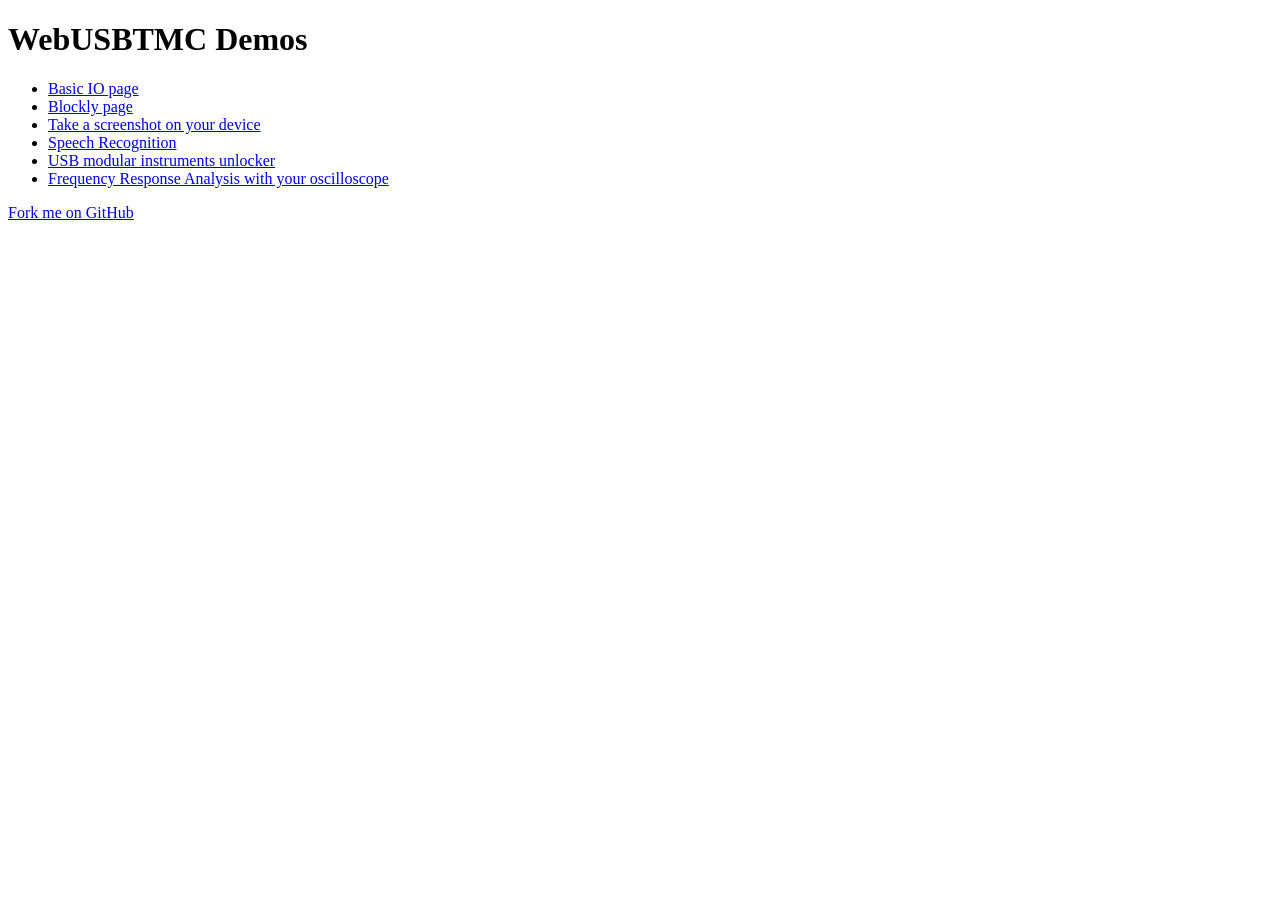
==== index.html @ ae4a8605 "Move samples and driver under v1/ Samples and webusbtmc.js are tightly coupled, so they are versione" ====
<!DOCTYPE html>
<html>
  <head>
    <!-- Required meta tags -->
    <meta charset="utf-8">
    <meta name="viewport" content="width=device-width, initial-scale=1, shrink-to-fit=no">
    <title>WebUSBTMC Demos</title>
  </head>
  <body>
    <h1>WebUSBTMC Demos</h1>
    <ul>
      <li><a href="v1/basiciopage/">Basic IO page</a></li>
      <li><a href="v1/blocklypage/">Blockly page</a></li>
      <li><a href="v1/screenshotpage/">Take a screenshot on your device</a></li>
      <li><a href="v1/speechrecognitionpage/">Speech Recognition</a></li>
      <li><a href="v1/unlockusbmodular/">USB modular instruments unlocker</a></li>
      <li><a href="v1/fra/">Frequency Response Analysis with your oscilloscope</a></li>
    </ul>
    <a href="https://github.com/ananswer/webusbtmc">Fork me on GitHub</a>
  </body>
</html>
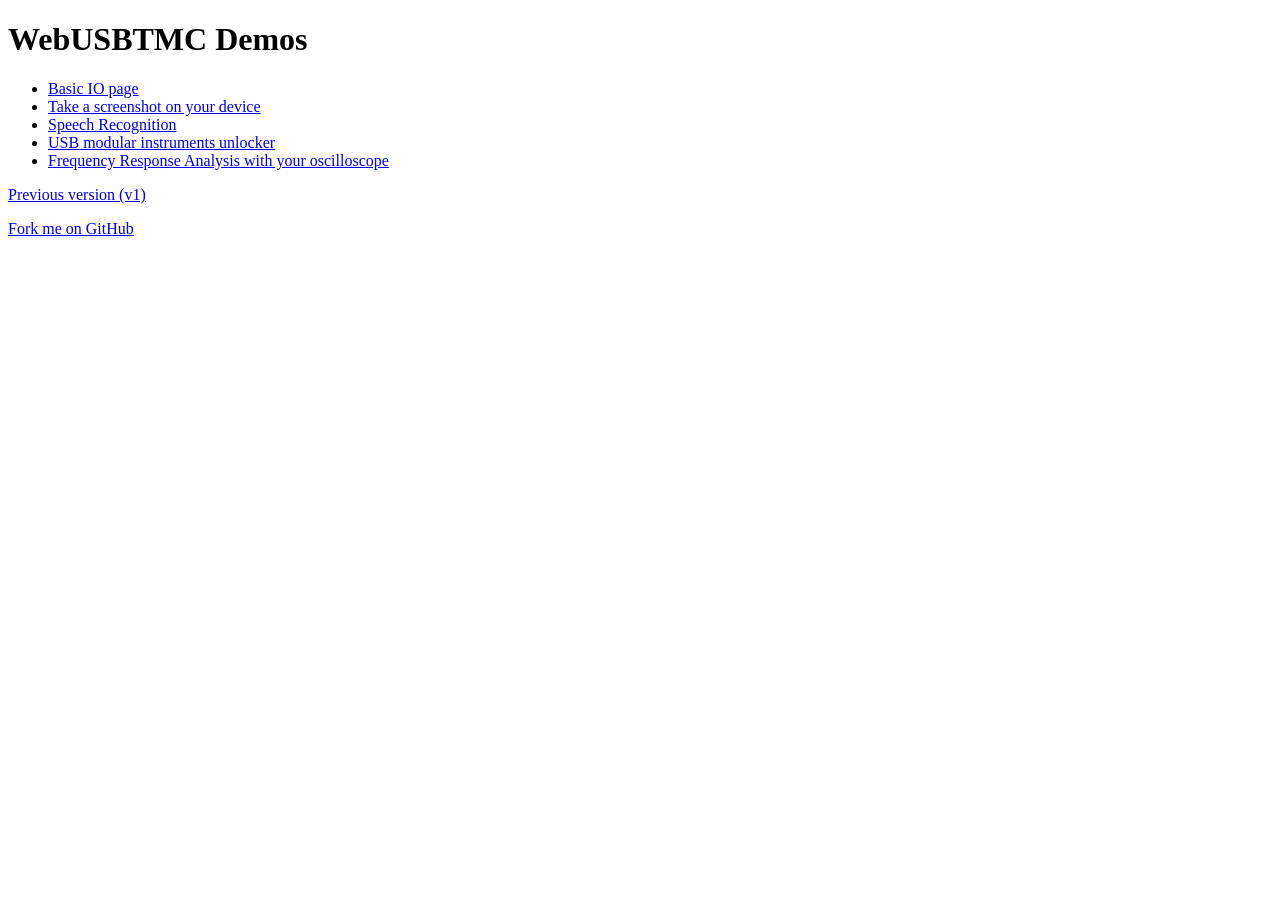
==== commit 44b5718d: "Switch the top page and README to v2 - index.html lists the v2 demos and links to the v1 demo list -" ====
--- a/index.html
+++ b/index.html
@@ -9,13 +9,13 @@
   <body>
     <h1>WebUSBTMC Demos</h1>
     <ul>
-      <li><a href="v1/basiciopage/">Basic IO page</a></li>
-      <li><a href="v1/blocklypage/">Blockly page</a></li>
-      <li><a href="v1/screenshotpage/">Take a screenshot on your device</a></li>
-      <li><a href="v1/speechrecognitionpage/">Speech Recognition</a></li>
-      <li><a href="v1/unlockusbmodular/">USB modular instruments unlocker</a></li>
-      <li><a href="v1/fra/">Frequency Response Analysis with your oscilloscope</a></li>
+      <li><a href="v2/basiciopage/">Basic IO page</a></li>
+      <li><a href="v2/screenshotpage/">Take a screenshot on your device</a></li>
+      <li><a href="v2/speechrecognitionpage/">Speech Recognition</a></li>
+      <li><a href="v2/unlockusbmodular/">USB modular instruments unlocker</a></li>
+      <li><a href="v2/fra/">Frequency Response Analysis with your oscilloscope</a></li>
     </ul>
+    <p><a href="v1/">Previous version (v1)</a></p>
     <a href="https://github.com/ananswer/webusbtmc">Fork me on GitHub</a>
   </body>
 </html>
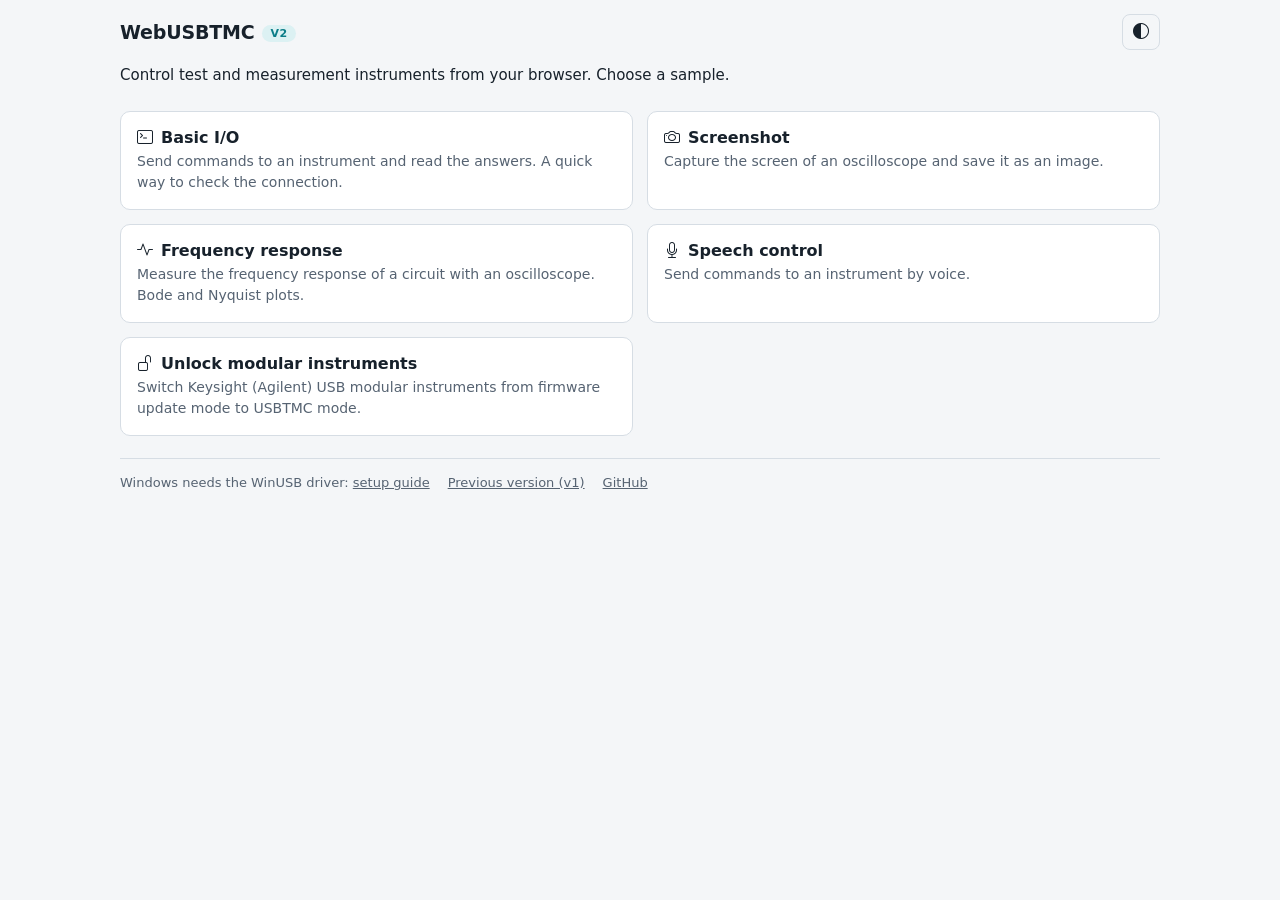
==== commit cf1d9da7: "Remove the page navigation from the samples; rebuild the top page Each sample stands on its own, so " ====
--- a/index.html
+++ b/index.html
@@ -1,21 +1,81 @@
 <!DOCTYPE html>
-<html>
-  <head>
-    <!-- Required meta tags -->
-    <meta charset="utf-8">
-    <meta name="viewport" content="width=device-width, initial-scale=1, shrink-to-fit=no">
-    <title>WebUSBTMC Demos</title>
-  </head>
-  <body>
-    <h1>WebUSBTMC Demos</h1>
-    <ul>
-      <li><a href="v2/basiciopage/">Basic IO page</a></li>
-      <li><a href="v2/screenshotpage/">Take a screenshot on your device</a></li>
-      <li><a href="v2/speechrecognitionpage/">Speech Recognition</a></li>
-      <li><a href="v2/unlockusbmodular/">USB modular instruments unlocker</a></li>
-      <li><a href="v2/fra/">Frequency Response Analysis with your oscilloscope</a></li>
-    </ul>
-    <p><a href="v1/">Previous version (v1)</a></p>
-    <a href="https://github.com/ananswer/webusbtmc">Fork me on GitHub</a>
-  </body>
+<html lang="en">
+
+<head>
+  <meta charset="utf-8">
+  <meta name="viewport" content="width=device-width, initial-scale=1">
+  <meta name="color-scheme" content="light dark">
+  <title>WebUSBTMC Demos</title>
+  <script src="v2/common/theme.js"></script>
+  <link rel="stylesheet" href="https://cdn.jsdelivr.net/npm/bootstrap@5.3.8/dist/css/bootstrap.css"
+    integrity="sha256-SlAge5VqSrlDZA7pkxGLVUo06WojJhz+WLmqGAenhJs=" crossorigin="anonymous">
+  <link rel="stylesheet" href="https://cdn.jsdelivr.net/npm/bootstrap-icons@1.13.2/font/bootstrap-icons.css"
+    integrity="sha256-YNpYiT7G8W7avaxPeaEN1zFRAQQHeC6QI2KG2w7nGZI=" crossorigin="anonymous">
+  <link rel="stylesheet" href="v2/common/common.css">
+  <style>
+    /* The list of samples. Each sample stands on its own, so this page is the only place that knows them all. */
+    .samples { list-style: none; margin: 0; padding: 0; display: grid; gap: 14px; grid-template-columns: 1fr; }
+    @container (min-width: 760px) { .samples { grid-template-columns: minmax(0, 1fr) minmax(0, 1fr); } }
+    .sample {
+      display: block; height: 100%; padding: 16px; color: var(--fg); text-decoration: none;
+    }
+    .sample:hover { border-color: var(--accent); color: var(--fg); }
+    .sample:focus-visible { outline: 2px solid var(--accent); outline-offset: 2px; }
+    .sample h2 { font-size: 16px; font-weight: 650; text-transform: none; letter-spacing: 0; color: var(--fg); margin: 0 0 4px; }
+    .sample p { margin: 0; color: var(--muted); font-size: 14px; }
+  </style>
+</head>
+
+<body>
+  <div class="app">
+    <header class="appbar">
+      <span class="brand">WebUSBTMC<span class="chip">v2</span></span>
+      <button class="btn btn-outline-secondary theme-toggle" type="button" data-theme-toggle><i class="bi bi-circle-half"></i></button>
+    </header>
+
+    <p class="mt-2 mb-4">Control test and measurement instruments from your browser. Choose a sample.</p>
+
+    <main>
+      <ul class="samples">
+        <li>
+          <a class="card-lite sample" href="v2/basiciopage/">
+            <h2><i class="bi bi-terminal me-2"></i>Basic I/O</h2>
+            <p>Send commands to an instrument and read the answers. A quick way to check the connection.</p>
+          </a>
+        </li>
+        <li>
+          <a class="card-lite sample" href="v2/screenshotpage/">
+            <h2><i class="bi bi-camera me-2"></i>Screenshot</h2>
+            <p>Capture the screen of an oscilloscope and save it as an image.</p>
+          </a>
+        </li>
+        <li>
+          <a class="card-lite sample" href="v2/fra/">
+            <h2><i class="bi bi-activity me-2"></i>Frequency response</h2>
+            <p>Measure the frequency response of a circuit with an oscilloscope. Bode and Nyquist plots.</p>
+          </a>
+        </li>
+        <li>
+          <a class="card-lite sample" href="v2/speechrecognitionpage/">
+            <h2><i class="bi bi-mic me-2"></i>Speech control</h2>
+            <p>Send commands to an instrument by voice.</p>
+          </a>
+        </li>
+        <li>
+          <a class="card-lite sample" href="v2/unlockusbmodular/">
+            <h2><i class="bi bi-unlock me-2"></i>Unlock modular instruments</h2>
+            <p>Switch Keysight (Agilent) USB modular instruments from firmware update mode to USBTMC mode.</p>
+          </a>
+        </li>
+      </ul>
+    </main>
+
+    <footer class="foot">
+      <span>Windows needs the WinUSB driver: <a href="https://github.com/ananswer/webusbtmc/#windows">setup guide</a></span>
+      <a href="v1/">Previous version (v1)</a>
+      <a href="https://github.com/ananswer/webusbtmc">GitHub</a>
+    </footer>
+  </div>
+</body>
+
 </html>
--- a/v2/common/common.css
+++ b/v2/common/common.css
@@ -0,0 +1,183 @@
+/*
+ * Shared look of the WebUSBTMC samples.
+ * Load it after Bootstrap. Change colours and sizes in the variables below.
+ */
+
+:root {
+  --bg: #f4f6f8;
+  --surface: #ffffff;
+  --surface-2: #edf1f4;
+  --line: #d6dde4;
+  --fg: #17212b;
+  --muted: #566372;
+  --accent: #0b7d88;
+  --accent-hover: #09656e;
+  --accent-soft: #dcf1f3;
+  --on-accent: #ffffff;
+  --ok: #1d7f45;
+  --warn: #9a6200;
+  --err: #b3261e;
+  --err-soft: #fbe9e7;
+  --warn-soft: #fff3d6;
+  /* Oscilloscope channel colours, for waveforms */
+  --ch1: #a9740a;
+  --ch2: #1f8a4c;
+  --font-ui: system-ui, -apple-system, "Segoe UI", Roboto, "Helvetica Neue", "Noto Sans JP", "Yu Gothic UI", Meiryo, sans-serif;
+  --font-mono: ui-monospace, "Cascadia Mono", "SF Mono", Consolas, Menlo, monospace;
+  --radius: 10px;
+}
+
+@media (prefers-color-scheme: dark) {
+  :root:not([data-theme="light"]) {
+    --bg: #0e1319;
+    --surface: #161d25;
+    --surface-2: #1d2630;
+    --line: #2b3643;
+    --fg: #e6ecf2;
+    --muted: #9aa8b7;
+    --accent: #3cc2cf;
+    --accent-hover: #6bd5df;
+    --accent-soft: #123a40;
+    --on-accent: #06242a;
+    --ok: #52d48a;
+    --warn: #f0b94a;
+    --err: #ff8a80;
+    --err-soft: #3a1b19;
+    --warn-soft: #3a2d12;
+    --ch1: #f5cc4f;
+    --ch2: #4fe08f;
+    color-scheme: dark;
+  }
+}
+
+:root[data-theme="dark"] {
+  --bg: #0e1319;
+  --surface: #161d25;
+  --surface-2: #1d2630;
+  --line: #2b3643;
+  --fg: #e6ecf2;
+  --muted: #9aa8b7;
+  --accent: #3cc2cf;
+  --accent-hover: #6bd5df;
+  --accent-soft: #123a40;
+  --on-accent: #06242a;
+  --ok: #52d48a;
+  --warn: #f0b94a;
+  --err: #ff8a80;
+  --err-soft: #3a1b19;
+  --warn-soft: #3a2d12;
+  --ch1: #f5cc4f;
+  --ch2: #4fe08f;
+  color-scheme: dark;
+}
+
+/* Bootstrap reads these variables. */
+:root, [data-bs-theme="light"], [data-bs-theme="dark"] {
+  --bs-body-bg: var(--bg);
+  --bs-body-color: var(--fg);
+  --bs-body-font-family: var(--font-ui);
+  --bs-border-color: var(--line);
+  --bs-secondary-color: var(--muted);
+  --bs-tertiary-bg: var(--surface-2);
+  --bs-link-color: var(--accent);
+  --bs-link-hover-color: var(--accent-hover);
+  --bs-border-radius: var(--radius);
+}
+
+body {
+  background: var(--bg);
+  color: var(--fg);
+  font-size: 15px;
+  line-height: 1.5;
+  padding-left: max(16px, env(safe-area-inset-left, 0px));
+  padding-right: max(16px, env(safe-area-inset-right, 0px));
+  padding-block: 0 32px;
+}
+
+a { color: var(--accent); }
+h1, h2, h3 { text-wrap: balance; }
+.mono { font-family: var(--font-mono); font-variant-numeric: tabular-nums; }
+.note { font-size: 13px; color: var(--muted); }
+
+/* Buttons and form controls */
+.btn { --bs-btn-border-radius: 8px; --bs-btn-font-weight: 600; min-height: 40px; }
+@media (pointer: coarse) { .btn, .form-control, .form-select { min-height: 46px; } }
+.btn-primary {
+  --bs-btn-bg: var(--accent); --bs-btn-border-color: var(--accent); --bs-btn-color: var(--on-accent);
+  --bs-btn-hover-bg: var(--accent-hover); --bs-btn-hover-border-color: var(--accent-hover); --bs-btn-hover-color: var(--on-accent);
+  --bs-btn-active-bg: var(--accent-hover); --bs-btn-active-border-color: var(--accent-hover); --bs-btn-active-color: var(--on-accent);
+  --bs-btn-disabled-bg: var(--accent); --bs-btn-disabled-border-color: var(--accent); --bs-btn-disabled-color: var(--on-accent);
+}
+.btn-outline-secondary {
+  --bs-btn-color: var(--fg); --bs-btn-border-color: var(--line);
+  --bs-btn-hover-bg: var(--surface-2); --bs-btn-hover-border-color: var(--muted); --bs-btn-hover-color: var(--fg);
+  --bs-btn-active-bg: var(--surface-2); --bs-btn-active-border-color: var(--muted); --bs-btn-active-color: var(--fg);
+  --bs-btn-disabled-color: var(--muted); --bs-btn-disabled-border-color: var(--line);
+}
+.btn:focus-visible, .form-control:focus, .form-select:focus, .form-check-input:focus, .nav-link:focus-visible, summary:focus-visible {
+  outline: 2px solid var(--accent);
+  outline-offset: 2px;
+  box-shadow: none;
+  border-color: var(--accent);
+}
+.form-control, .form-select { background-color: var(--surface); color: var(--fg); border-color: var(--line); }
+.form-control::placeholder { color: var(--muted); opacity: .8; }
+.form-check-input:checked { background-color: var(--accent); border-color: var(--accent); }
+.field-label { font-size: 13px; color: var(--muted); font-weight: 600; margin-bottom: 4px; display: block; }
+[disabled] { cursor: not-allowed; }
+
+/* Page frame */
+.app { max-width: 1040px; margin-inline: auto; container-type: inline-size; }
+
+.appbar { display: flex; align-items: center; justify-content: space-between; gap: 12px; padding-block: 14px 6px; }
+.brand { font-size: 19px; font-weight: 700; letter-spacing: -.01em; color: var(--fg); text-decoration: none; }
+.brand:hover { color: var(--fg); }
+.chip {
+  font-size: 11px; font-weight: 600; letter-spacing: .04em; text-transform: uppercase; padding: 2px 8px; border-radius: 999px;
+  background: var(--accent-soft); color: var(--accent); margin-left: 8px; vertical-align: 2px;
+}
+.theme-toggle { min-height: 36px; padding: 4px 10px; }
+.card-lite { background: var(--surface); border: 1px solid var(--line); border-radius: var(--radius); }
+.panel { padding: 16px; min-width: 0; }
+.panel h2 { font-size: 13px; text-transform: uppercase; letter-spacing: .07em; color: var(--muted); font-weight: 650; margin: 0 0 12px; }
+.grid2 { display: grid; gap: 14px; grid-template-columns: 1fr; }
+@container (min-width: 760px) { .grid2 { grid-template-columns: minmax(0, 1fr) minmax(0, 1fr); } }
+.row-actions { display: flex; flex-wrap: wrap; gap: 8px; }
+
+/* Connection bar */
+.conn { display: flex; flex-wrap: wrap; align-items: center; gap: 10px 16px; padding: 12px 14px; margin-block: 6px 12px; }
+.conn .info { display: flex; align-items: center; gap: 10px; flex: 1 1 220px; min-width: 0; }
+.conn .name { font-weight: 650; line-height: 1.25; overflow-wrap: anywhere; }
+.conn .sub { font-size: 13px; color: var(--muted); }
+.dot { width: 11px; height: 11px; border-radius: 50%; flex: none; background: var(--muted); box-shadow: 0 0 0 3px color-mix(in srgb, var(--muted) 22%, transparent); }
+.dot.ok { background: var(--ok); box-shadow: 0 0 0 3px color-mix(in srgb, var(--ok) 25%, transparent); }
+.dot.err { background: var(--err); box-shadow: 0 0 0 3px color-mix(in srgb, var(--err) 25%, transparent); }
+.dot.busy { background: var(--warn); box-shadow: 0 0 0 3px color-mix(in srgb, var(--warn) 25%, transparent); }
+
+/* Messages shown in the page instead of alert() */
+.msg { display: flex; gap: 10px; padding: 11px 14px; border-radius: var(--radius); border: 1px solid; margin-block: 0 12px; font-size: 14px; }
+.msg.err { background: var(--err-soft); border-color: color-mix(in srgb, var(--err) 45%, transparent); }
+.msg.ok { background: var(--accent-soft); border-color: color-mix(in srgb, var(--ok) 45%, transparent); }
+.msg.warn { background: var(--warn-soft); border-color: color-mix(in srgb, var(--warn) 45%, transparent); }
+.msg .text { min-width: 0; overflow-wrap: anywhere; }
+.msg b { display: block; }
+.msg .bi { flex: none; margin-top: 1px; }
+.msg.err .bi { color: var(--err); }
+.msg.warn .bi { color: var(--warn); }
+.msg.ok .bi { color: var(--ok); }
+.msg .x { margin-left: auto; background: none; border: 0; color: var(--muted); font-size: 18px; line-height: 1; padding: 0 4px; }
+
+/* Log of what was sent and received */
+.log {
+  font-family: var(--font-mono); font-size: 13px; background: var(--surface-2); border: 1px solid var(--line); border-radius: 8px;
+  height: 280px; overflow: auto; padding: 8px 10px; white-space: pre-wrap; overflow-wrap: anywhere;
+}
+.log .ln { display: grid; grid-template-columns: 16px 1fr; gap: 6px; padding: 1px 0; }
+.log .tx { color: var(--accent); }
+.log .info { color: var(--muted); }
+.log .empty { color: var(--muted); font-family: var(--font-ui); }
+
+.foot { margin-top: 22px; padding-top: 14px; border-top: 1px solid var(--line); display: flex; flex-wrap: wrap; gap: 6px 18px; font-size: 13px; color: var(--muted); }
+.foot a { color: var(--muted); }
+
+@media (prefers-reduced-motion: reduce) { * { transition: none !important; animation: none !important; } }
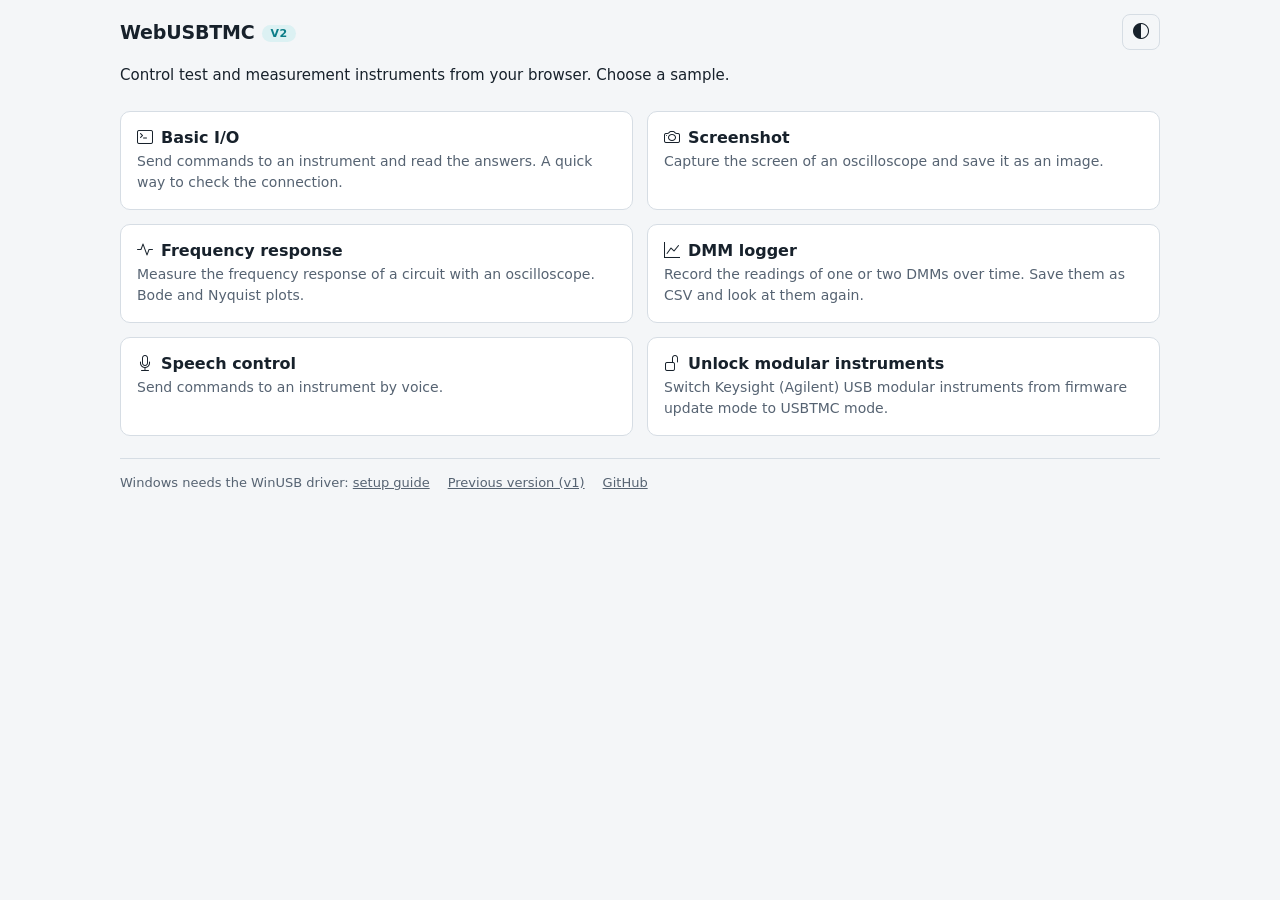
==== commit d2143a03: "v2: add the DMM logger sample Records the readings of one or two DMMs at a steady interval (READ? re" ====
--- a/index.html
+++ b/index.html
@@ -56,6 +56,12 @@
           </a>
         </li>
         <li>
+          <a class="card-lite sample" href="v2/dmmlogger/">
+            <h2><i class="bi bi-graph-up me-2"></i>DMM logger</h2>
+            <p>Record the readings of one or two DMMs over time. Save them as CSV and look at them again.</p>
+          </a>
+        </li>
+        <li>
           <a class="card-lite sample" href="v2/speechrecognitionpage/">
             <h2><i class="bi bi-mic me-2"></i>Speech control</h2>
             <p>Send commands to an instrument by voice.</p>
--- a/v2/common/common.css
+++ b/v2/common/common.css
@@ -125,6 +125,11 @@
 .form-check-input:checked { background-color: var(--accent); border-color: var(--accent); }
 .field-label { font-size: 13px; color: var(--muted); font-weight: 600; margin-bottom: 4px; display: block; }
 [disabled] { cursor: not-allowed; }
+/* A button that cannot be used yet is grey. One that is working (aria-busy) keeps its colour. */
+.btn-primary:disabled:not([aria-busy]) {
+  --bs-btn-disabled-bg: var(--surface-2); --bs-btn-disabled-border-color: var(--line); --bs-btn-disabled-color: var(--muted);
+  --bs-btn-disabled-opacity: 1;
+}
 
 /* Page frame */
 .app { max-width: 1040px; margin-inline: auto; container-type: inline-size; }
@@ -143,6 +148,10 @@
 .grid2 { display: grid; gap: 14px; grid-template-columns: 1fr; }
 @container (min-width: 760px) { .grid2 { grid-template-columns: minmax(0, 1fr) minmax(0, 1fr); } }
 .row-actions { display: flex; flex-wrap: wrap; gap: 8px; }
+
+/* Dialogs */
+.modal-content { background: var(--surface); border-color: var(--line); }
+.modal-header, .modal-footer { border-color: var(--line); }
 
 /* Connection bar */
 .conn { display: flex; flex-wrap: wrap; align-items: center; gap: 10px 16px; padding: 12px 14px; margin-block: 6px 12px; }
@@ -172,7 +181,8 @@
   font-family: var(--font-mono); font-size: 13px; background: var(--surface-2); border: 1px solid var(--line); border-radius: 8px;
   height: 280px; overflow: auto; padding: 8px 10px; white-space: pre-wrap; overflow-wrap: anywhere;
 }
-.log .ln { display: grid; grid-template-columns: 16px 1fr; gap: 6px; padding: 1px 0; }
+.log .ln { display: grid; grid-template-columns: auto 16px 1fr; gap: 6px; padding: 1px 0; }
+.log .time { color: var(--muted); font-variant-numeric: tabular-nums; }
 .log .tx { color: var(--accent); }
 .log .info { color: var(--muted); }
 .log .empty { color: var(--muted); font-family: var(--font-ui); }
